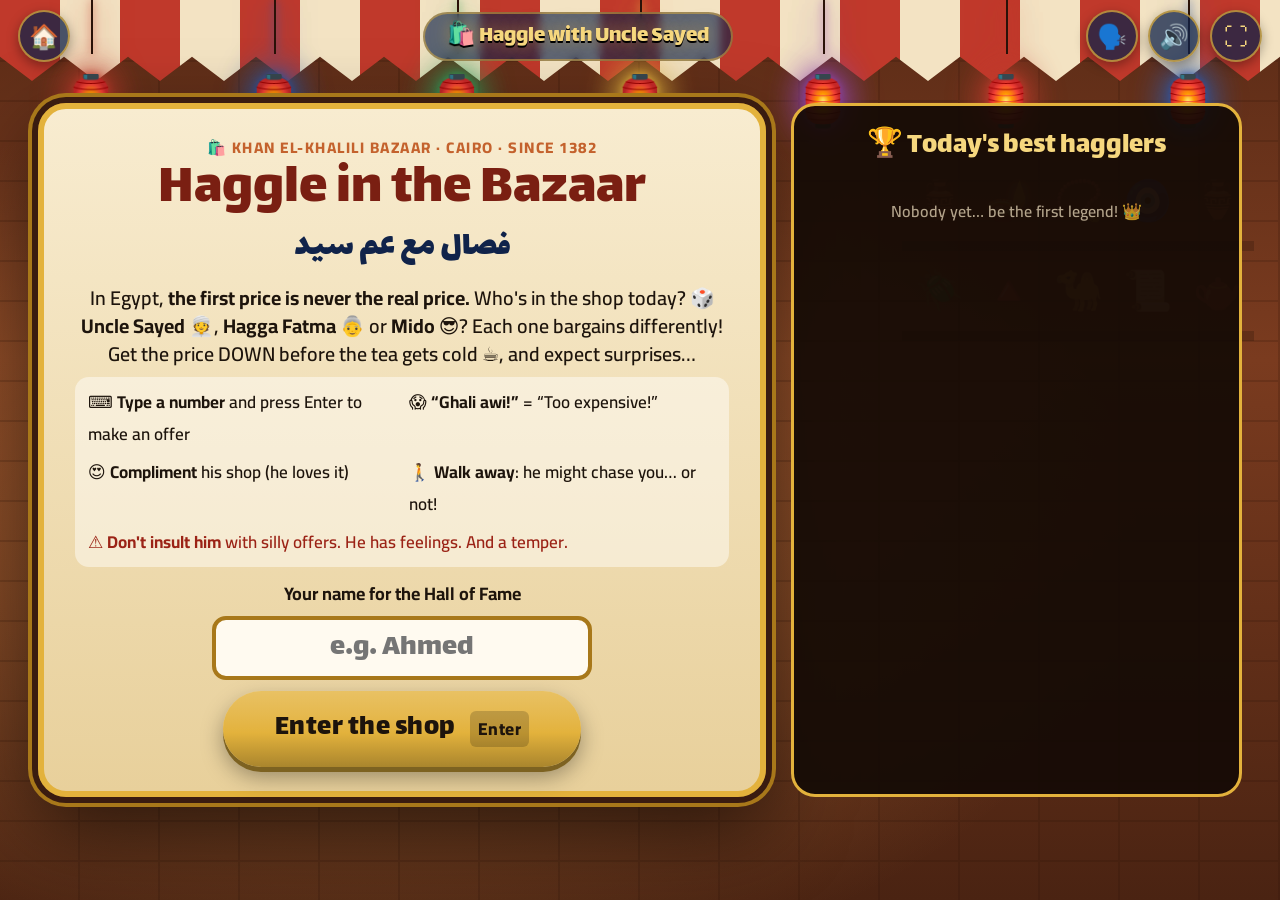
==== haggle.html @ 9da462ca "Egypt booth: dashboard and four interactive Egyptian games Weighing of the Heart, Haggle in the Baza" ====
<!doctype html>
<html lang="en">
<head>
<meta charset="utf-8">
<meta name="viewport" content="width=device-width, initial-scale=1, viewport-fit=cover">
<meta name="theme-color" content="#10234a">
<meta name="description" content="Egypt booth: 4 funny interactive Egyptian games. Weighing of the Heart, Haggle in the Bazaar, Mummy Wrap Race, Cross a Cairo Street.">
<title>Haggle with Uncle Sayed · فصال مع عم سيد</title>
<link rel="stylesheet" href="css/base.css?v=20261118c">
<link rel="stylesheet" href="css/haggle.css?v=20261118c">
<link rel="icon" href="data:image/svg+xml,<svg xmlns='http://www.w3.org/2000/svg' viewBox='0 0 100 100'><text y='.9em' font-size='90'>🔺</text></svg>">
</head>
<body>
<div class="bazaar" aria-hidden="true">
  <div class="awning"></div>
  <div class="lanterns">
    <span style="--c:#c0392b;--d:0s">🏮</span><span style="--c:#2b56a6;--d:-.6s">🏮</span><span style="--c:#2e9e5b;--d:-1.1s">🏮</span><span style="--c:#e3b23c;--d:-.3s">🏮</span><span style="--c:#8e44ad;--d:-1.6s">🏮</span><span style="--c:#c0392b;--d:-.9s">🏮</span><span style="--c:#2b56a6;--d:-1.3s">🏮</span>
  </div>
  <div class="shelf s1"><span>🏺</span><span>🪔</span><span>📿</span><span>🧿</span><span>🏺</span></div>
  <div class="shelf s2"><span>🪲</span><span>🔺</span><span>🐪</span><span>📜</span><span>🫖</span></div>
  <div class="incense"><i></i><i></i><i></i></div>
</div>

<!-- INTRO -->
<section class="screen active" id="intro">
  <div class="intro-wrap">
    <div class="intro-card">
      <div class="eyebrow">🛍️ Khan el-Khalili Bazaar · Cairo · since 1382</div>
      <h1>Haggle in the Bazaar</h1>
      <div class="ar big">فصال مع عم سيد</div>
      <p class="story">In Egypt, <b>the first price is never the real price.</b> Who's in the shop today? 🎲 <b>Uncle Sayed</b> 👳, <b>Hagga Fatma</b> 👵 or <b>Mido</b> 😎? Each one bargains differently! Get the price DOWN before the tea gets cold ☕, and expect surprises…</p>
      <div class="tips">
        <div><b>⌨️ Type a number</b> and press Enter to make an offer</div>
        <div><b>😱 “Ghali awi!”</b> = “Too expensive!”</div>
        <div><b>😍 Compliment</b> his shop (he loves it)</div>
        <div><b>🚶 Walk away</b>: he might chase you… or not!</div>
        <div class="warn"><b>⚠️ Don't insult him</b> with silly offers. He has feelings. And a temper.</div>
      </div>
      <label class="name-lbl">Your name for the Hall of Fame
        <input id="playerName" maxlength="14" placeholder="e.g. Ahmed" autocomplete="off" spellcheck="false">
      </label>
      <button class="btn big-btn" id="startBtn">Enter the shop <span class="key">Enter</span></button>
    </div>
    <div class="board">
      <h3>🏆 Today's best hagglers</h3>
      <ol id="boardList"></ol>
    </div>
  </div>
</section>

<!-- GAME -->
<section class="screen" id="game">
  <div class="shop">
    <div class="sayed-col">
      <div class="bubble" id="bubble"><div id="bubbleText">…</div></div>
      <svg id="sayed" class="sayed mood-happy" viewBox="0 0 320 380" aria-label="Uncle Sayed">
        <defs>
          <linearGradient id="galab" x1="0" y1="0" x2="0" y2="1"><stop offset="0" stop-color="#5f8fc7"/><stop offset="1" stop-color="#3a6aa6"/></linearGradient>
          <linearGradient id="fez" x1="0" y1="0" x2="1" y2="0"><stop offset="0" stop-color="#a51d1d"/><stop offset=".5" stop-color="#d63031"/><stop offset="1" stop-color="#8e1515"/></linearGradient>
        </defs>
        <g class="body">
          <path d="M60,380 L80,262 Q160,232 240,262 L260,380Z" fill="url(#galab)"/>
          <path d="M140,250 L160,300 L180,250" fill="none" stroke="#e3b23c" stroke-width="4"/>
          <g stroke="rgba(255,255,255,.25)" stroke-width="3"><line x1="100" y1="270" x2="88" y2="380"/><line x1="130" y1="262" x2="126" y2="380"/><line x1="190" y1="262" x2="194" y2="380"/><line x1="220" y1="270" x2="232" y2="380"/></g>
          <g class="arm" id="arm">
            <path d="M232,270 Q280,250 284,196" stroke="#5f8fc7" stroke-width="28" fill="none" stroke-linecap="round"/>
            <circle cx="284" cy="188" r="17" fill="#c68a5e"/>
            <path d="M276,176 l-2,-16 M284,174 l0,-18 M292,176 l2,-16" stroke="#c68a5e" stroke-width="7" stroke-linecap="round"/>
          </g>
        </g>
        <rect x="140" y="214" width="40" height="34" fill="#b97a50"/>
        <g class="head" id="head">
          <ellipse cx="88" cy="160" rx="13" ry="20" fill="#b97a50"/><ellipse cx="232" cy="160" rx="13" ry="20" fill="#b97a50"/>
          <ellipse cx="160" cy="150" rx="74" ry="82" fill="#c68a5e"/>
          <ellipse cx="116" cy="178" rx="16" ry="10" fill="#e07a6a" opacity=".45"/><ellipse cx="204" cy="178" rx="16" ry="10" fill="#e07a6a" opacity=".45"/>
          <g class="eyes">
            <ellipse cx="130" cy="140" rx="14" ry="13" fill="#fff"/><ellipse cx="190" cy="140" rx="14" ry="13" fill="#fff"/>
            <circle class="pupil" cx="132" cy="142" r="6.5" fill="#2a1a10"/><circle class="pupil" cx="192" cy="142" r="6.5" fill="#2a1a10"/>
            <circle cx="134" cy="139" r="2" fill="#fff"/><circle cx="194" cy="139" r="2" fill="#fff"/>
            <rect class="lid" x="114" y="124" width="32" height="0" fill="#c68a5e"/><rect class="lid" x="174" y="124" width="32" height="0" fill="#c68a5e"/>
          </g>
          <path id="browL" d="M112,118 Q130,108 148,118" stroke="#2a1a10" stroke-width="8" fill="none" stroke-linecap="round"/>
          <path id="browR" d="M172,118 Q190,108 208,118" stroke="#2a1a10" stroke-width="8" fill="none" stroke-linecap="round"/>
          <path d="M160,140 Q150,170 146,178 Q160,188 174,178 Q170,170 160,140Z" fill="#b06f45"/>
          <path id="mouth" d="M136,206 Q160,226 184,206" stroke="#5a1d12" stroke-width="6" fill="#7a2a1a" stroke-linecap="round"/>
          <path class="stache" d="M160,186 Q140,180 118,192 Q102,200 96,214 Q116,204 132,204 Q150,204 160,196 Q170,204 188,204 Q204,204 224,214 Q218,200 202,192 Q180,180 160,186Z" fill="#2a1a10"/>
          <g class="tears" opacity="0"><path d="M118,154 q-6,14 0,20 q6,-6 0,-20z" fill="#7fd3ff"/><path d="M202,154 q-6,14 0,20 q6,-6 0,-20z" fill="#7fd3ff"/></g>
          <g class="fez">
            <path d="M98,98 Q160,72 222,98 L206,34 Q160,20 114,34Z" fill="url(#fez)"/>
            <ellipse cx="160" cy="32" rx="46" ry="9" fill="#8e1515"/>
            <g class="tassel"><line x1="160" y1="30" x2="196" y2="40" stroke="#111" stroke-width="3"/><path d="M194,38 l12,34 l-14,0z" fill="#111"/></g>
          </g>
          <g class="look-fatma">
            <path fill-rule="evenodd" d="M66,168 Q62,36 160,32 Q258,36 254,168 Q250,270 160,276 Q70,270 66,168Z M160,76 C116,76 98,112 98,150 C98,198 126,228 160,228 C194,228 222,198 222,150 C222,112 204,76 160,76Z" fill="#6a2c91"/>
            <path d="M100,100 Q160,60 220,100" stroke="#e3b23c" stroke-width="4" fill="none" opacity=".8"/>
            <g fill="none" stroke="#3a2a1a" stroke-width="4"><circle cx="130" cy="140" r="19"/><circle cx="190" cy="140" r="19"/><path d="M149,140 L171,140"/></g>
            <path d="M138,206 Q160,214 182,206" stroke="#a0522d" stroke-width="3" fill="none" opacity=".5"/>
          </g>
          <g class="look-mido">
            <path d="M92,104 Q96,40 160,36 Q224,40 228,104 Z" fill="#111"/>
            <path d="M200,98 Q262,96 268,112 L206,112Z" fill="#111"/>
            <text x="160" y="84" text-anchor="middle" font-family="Lalezar, Impact" font-size="24" fill="#e3b23c">EG</text>
            <g class="shades"><rect x="110" y="128" width="40" height="22" rx="8" fill="#111"/><rect x="170" y="128" width="40" height="22" rx="8" fill="#111"/><path d="M150,136 L170,136" stroke="#111" stroke-width="5"/><path d="M116,132 l10,0" stroke="#fff" stroke-width="3" opacity=".5"/></g>
            <path d="M126,214 Q160,244 194,214 Q186,232 160,236 Q134,232 126,214Z" fill="#2a1a10"/>
            <path d="M148,190 Q160,186 172,190" stroke="#2a1a10" stroke-width="5" fill="none" stroke-linecap="round"/>
          </g>
          <g class="steam" opacity="0"><path d="M90,90 q-10,-20 6,-34 q-10,20 4,34z" fill="#fff"/><path d="M230,90 q10,-20 -6,-34 q10,20 -4,34z" fill="#fff"/></g>
        </g>
      </svg>
      <div class="counter"><span id="shopSign">عم سيد · UNCLE SAYED · SOUVENIRS</span></div>
    </div>

    <div class="deal-col">
      <div class="hud">
        <div class="tea" title="Time left">
          <div class="glass"><div class="liquid" id="teaLiquid"></div><div class="mint">🌿</div></div>
          <div class="tea-txt"><b id="timeLeft">90</b><span>sec of tea</span></div>
        </div>
        <div class="mood"><div class="mood-face" id="moodFace">😊</div><div class="mood-bar"><i id="patBar"></i></div><span id="patLbl">Sayed's patience</span></div>
      </div>

      <div class="item-card">
        <div class="item-emoji" id="itemEmoji">🔺</div>
        <div class="item-info">
          <div class="item-name" id="itemName">…</div>
          <div class="price-row">
            <div class="price-tag"><span class="lbl" id="wantLbl">Sayed wants</span><b id="askPrice">0</b><span class="cur">EGP</span></div>
            <div class="saved"><span class="lbl">Discount so far</span><b id="savedPct">0%</b></div>
          </div>
          <div class="history" id="history"></div>
        </div>
      </div>

      <form class="offer" id="offerForm" autocomplete="off">
        <div class="offer-box">
          <span class="lbl">Your offer</span>
          <input id="offerIn" inputmode="numeric" maxlength="6" placeholder="type a number…" aria-label="Your offer in pounds">
          <span class="cur">EGP</span>
        </div>
        <button class="btn green" type="submit">💰 Offer! <span class="key">Enter</span></button>
      </form>

      <div class="tactics">
        <button class="btn red small" data-t="ghali">😱 Ghali awi! <span class="key">G</span></button>
        <button class="btn blue small" data-t="compliment">😍 Compliment <span class="key">C</span></button>
        <button class="btn ghost small" data-t="walk">🚶 Walk away <span class="key">W</span></button>
        <button class="btn small" data-t="deal">🤝 Deal at his price <span class="key">D</span></button>
      </div>
    </div>
  </div>

  <div class="hevent" id="hevent" hidden></div>
  <div class="blackout" id="blackout" hidden><div>⚡ POWER CUT ⚡<small>(happens every day, don't worry)</small></div></div>
  <div class="final" id="final" hidden>
    <div class="final-card">
      <div class="final-title">☕ The tea is finished!</div>
      <div class="final-text" id="finalText">Last price: 0 EGP. Yes or no?</div>
      <div class="final-btns">
        <button class="btn green" id="finalYes">🤝 DEAL <span class="key">Enter</span></button>
        <button class="btn red" id="finalNo">🚶 No way <span class="key">N</span></button>
      </div>
    </div>
  </div>
</section>

<script src="js/common.js?v=20261118c"></script>
<script src="js/haggle.js?v=20261118c"></script>
</body>
</html>
---- css/base.css ----
/* ===== Egypt Booth — shared styles ===== */
@font-face { font-family: "Lalezar"; src: url("../vendor/fonts/lalezar-latin.woff2") format("woff2"); font-display: swap; unicode-range: U+0000-00FF, U+0131, U+0152-0153, U+02BB-02BC, U+02C6, U+02DA, U+02DC, U+2000-206F, U+2074, U+20AC, U+2122, U+2191, U+2193, U+2212, U+2215, U+FEFF, U+FFFD; }
@font-face { font-family: "Lalezar"; src: url("../vendor/fonts/lalezar-arabic.woff2") format("woff2"); font-display: swap; unicode-range: U+0600-06FF, U+0750-077F, U+0870-088E, U+0890-0891, U+0897-08E1, U+08E3-08FF, U+200C-200E, U+2010-2011, U+204F, U+2E41, U+FB50-FDFF, U+FE70-FE74, U+FE76-FEFC; }
@font-face { font-family: "Cairo"; src: url("../vendor/fonts/cairo-latin.woff2") format("woff2"); font-weight: 200 1000; font-display: swap; unicode-range: U+0000-00FF, U+0131, U+0152-0153, U+02BB-02BC, U+02C6, U+02DA, U+02DC, U+2000-206F, U+2074, U+20AC, U+2122, U+2191, U+2193, U+2212, U+2215, U+FEFF, U+FFFD; }
@font-face { font-family: "Cairo"; src: url("../vendor/fonts/cairo-arabic.woff2") format("woff2"); font-weight: 200 1000; font-display: swap; unicode-range: U+0600-06FF, U+0750-077F, U+0870-088E, U+0890-0891, U+0897-08E1, U+08E3-08FF, U+200C-200E, U+2010-2011, U+204F, U+2E41, U+FB50-FDFF, U+FE70-FE74, U+FE76-FEFC; }
@font-face { font-family: "Hiero"; src: url("../vendor/fonts/noto-hieroglyphs.woff2") format("woff2"); font-display: swap; }

:root {
  --lapis: #10234a;
  --lapis-2: #1b3b78;
  --lapis-3: #2b56a6;
  --gold: #e3b23c;
  --gold-2: #f6d77e;
  --gold-3: #a8781a;
  --sand: #f3e3c3;
  --papyrus: #ead8ab;
  --papyrus-2: #d9c08a;
  --terracotta: #c4622d;
  --nile: #22a6b3;
  --ink: #1d140c;
  --red: #c0392b;
  --green: #2e9e5b;
  --display: "Lalezar", "Impact", "Arial Black", system-ui, sans-serif;
  --body: "Cairo", "Segoe UI", system-ui, sans-serif;
  --hiero: "Hiero", "Segoe UI Historic", "Noto Sans Egyptian Hieroglyphs", serif;
  --radius: 18px;
  --shadow: 0 10px 30px rgba(0,0,0,.35);
}

* { box-sizing: border-box; }
[hidden] { display: none !important; }
html, body { height: 100%; }
body {
  margin: 0;
  font-family: var(--body);
  color: var(--sand);
  background: var(--lapis);
  overflow: hidden;
  user-select: none;
  -webkit-user-select: none;
}
input, textarea { user-select: text; -webkit-user-select: text; }
button { font-family: inherit; cursor: pointer; }
.ar { font-family: var(--display); direction: rtl; }

/* ---------- buttons ---------- */
.btn {
  --c: var(--gold);
  --t: var(--ink);
  display: inline-flex; align-items: center; justify-content: center; gap: .5em;
  border: 0; border-radius: 999px;
  padding: .7em 1.5em;
  font-family: var(--display); font-size: clamp(18px, 1.6vw, 28px); letter-spacing: .5px;
  color: var(--t);
  background: linear-gradient(180deg, color-mix(in srgb, var(--c) 80%, #fff) 0%, var(--c) 55%, color-mix(in srgb, var(--c) 75%, #000) 100%);
  box-shadow: 0 5px 0 color-mix(in srgb, var(--c) 55%, #000), 0 10px 22px rgba(0,0,0,.35);
  transition: transform .12s, box-shadow .12s, filter .12s;
}
.btn:hover { filter: brightness(1.08); transform: translateY(-2px); }
.btn:active { transform: translateY(4px); box-shadow: 0 1px 0 color-mix(in srgb, var(--c) 55%, #000), 0 4px 10px rgba(0,0,0,.3); }
.btn:focus-visible { outline: 4px solid #fff; outline-offset: 3px; }
.btn.blue { --c: var(--lapis-3); --t: #fff; }
.btn.red { --c: #d9483b; --t: #fff; }
.btn.green { --c: #34b36a; --t: #fff; }
.btn.ghost { --c: rgba(255,255,255,.14); --t: #fff; box-shadow: none; background: rgba(255,255,255,.12); border: 2px solid rgba(255,255,255,.35); }
.btn.small { font-size: clamp(14px, 1.1vw, 18px); padding: .5em 1.1em; }
.btn .key { font-family: var(--body); font-weight: 800; font-size: .6em; background: rgba(0,0,0,.18); border-radius: 6px; padding: .1em .45em; }
.btn[disabled] { opacity: .45; pointer-events: none; }

/* ---------- top bar for games ---------- */
.gamebar {
  position: fixed; top: 0; left: 0; right: 0; z-index: 50;
  display: flex; align-items: center; justify-content: space-between; gap: 12px;
  padding: 10px 18px;
  pointer-events: none;
}
.gamebar > * { pointer-events: auto; }
.gamebar .title {
  font-family: var(--display); font-size: clamp(18px, 1.8vw, 30px); color: var(--gold-2);
  text-shadow: 0 2px 0 #000, 0 0 18px rgba(227,178,60,.5);
  background: rgba(16,35,74,.65); padding: 4px 22px; border-radius: 999px; border: 2px solid rgba(227,178,60,.5);
  backdrop-filter: blur(4px);
}
.iconbtn {
  width: 52px; height: 52px; border-radius: 50%;
  border: 2px solid rgba(227,178,60,.7); background: rgba(16,35,74,.75);
  color: var(--gold-2); font-size: 24px; display: grid; place-items: center;
  box-shadow: 0 4px 12px rgba(0,0,0,.35); transition: transform .15s;
}
.iconbtn:hover { transform: scale(1.08); }
.iconbtn:focus-visible { outline: 3px solid #fff; }
.bar-right { display: flex; gap: 10px; }

/* ---------- screens ---------- */
.screen { position: fixed; inset: 0; display: none; }
.screen.active { display: block; }

/* ---------- egyptian frieze ---------- */
.frieze {
  height: 14px;
  background:
    repeating-linear-gradient(90deg, var(--gold) 0 14px, var(--lapis-2) 14px 20px, var(--terracotta) 20px 34px, var(--lapis-2) 34px 40px, var(--nile) 40px 54px, var(--lapis-2) 54px 60px);
}

/* ---------- cartouche ---------- */
.cartouche {
  display: inline-flex; align-items: center; gap: .08em;
  font-family: var(--hiero); font-size: 46px; line-height: 1.1; color: var(--ink);
  padding: .12em .45em .12em .35em;
  background: linear-gradient(180deg, #fbefcf, #e9cf92);
  border: 4px solid var(--gold-3); border-radius: 999px;
  position: relative; box-shadow: inset 0 0 0 3px #fff6, 0 6px 18px rgba(0,0,0,.3);
  min-height: 1.5em; min-width: 2.2em;
}
.cartouche::after { content: ""; position: absolute; right: -14px; top: 12%; bottom: 12%; width: 7px; background: var(--gold-3); border-radius: 4px; }

/* ---------- closure overlay ---------- */
.closure {
  position: fixed; inset: 0; z-index: 200;
  display: grid; place-items: center;
  background: radial-gradient(ellipse at 50% 40%, rgba(27,59,120,.92), rgba(5,12,28,.97));
  animation: fadeIn .4s ease;
  overflow: hidden;
}
.closure::before {
  content: ""; position: absolute; inset: -50%;
  background: repeating-conic-gradient(from 0deg, rgba(227,178,60,.10) 0 10deg, transparent 10deg 20deg);
  animation: spin 40s linear infinite;
}
.closure.mood-lose::before { background: repeating-conic-gradient(from 0deg, rgba(196,98,45,.10) 0 10deg, transparent 10deg 20deg); }
.closure-card {
  position: relative; z-index: 2;
  width: min(1040px, 94vw); max-height: 96vh; overflow-y: auto; overflow-x: hidden;
  text-align: center;
  padding: clamp(12px, 2.2vh, 34px) clamp(18px, 3vw, 50px);
  background: linear-gradient(180deg, #f8ecd0, #e8d09b);
  color: var(--ink);
  border-radius: 28px;
  border: 6px solid var(--gold);
  box-shadow: 0 0 0 6px var(--lapis), 0 0 0 10px var(--gold-3), 0 30px 80px rgba(0,0,0,.6);
  animation: popIn .6s cubic-bezier(.2,1.6,.4,1);
}
.closure-emoji { font-size: clamp(44px, 7.5vh, 90px); line-height: 1; animation: bounce 1.2s ease-in-out infinite; }
.closure-ar { font-family: var(--display); font-size: clamp(34px, 6vh, 76px); margin: 2px 0 0; color: var(--lapis); line-height: 1.2; direction: rtl; }
.closure-title { font-family: var(--display); font-size: clamp(26px, 4.4vh, 54px); margin: 0; color: var(--terracotta); line-height: 1.1; }
.closure-trans { font-size: clamp(15px, 2vh, 20px); font-style: italic; opacity: .75; margin: 2px 0 6px; }
.closure-sub { font-size: clamp(17px, 2.5vh, 26px); font-weight: 700; margin: 4px auto 8px; max-width: 800px; line-height: 1.35; }
.closure-stats { display: flex; flex-wrap: wrap; gap: 12px; justify-content: center; margin: 6px 0; }
.stat {
  background: var(--lapis); color: var(--gold-2); border-radius: 14px; padding: 8px 18px; min-width: 130px;
  box-shadow: inset 0 0 0 2px var(--gold-3);
}
.stat b { display: block; font-family: var(--display); font-size: clamp(24px, 3.6vh, 38px); color: #fff; line-height: 1.1; }
.stat span { font-size: 14px; font-weight: 700; letter-spacing: .5px; text-transform: uppercase; }
.closure-extra { margin: 8px 0; max-width: 100%; }
.closure-signoff { font-size: clamp(16px, 2.2vh, 22px); font-weight: 800; color: var(--lapis-2); margin: 6px 0 2px; }
.closure-gloss { font-size: 14px; opacity: .8; margin-bottom: 10px; }
.closure-gloss b { color: var(--terracotta); }
.closure-actions { display: flex; gap: 16px; justify-content: center; flex-wrap: wrap; }
.closure-auto { font-size: 13px; opacity: .6; margin-top: 6px; }
.camel-walk {
  position: absolute; bottom: 3vh; left: -160px; z-index: 1; font-size: 90px;
  animation: camelWalk 14s linear infinite;
  transform: scaleX(-1);
}
.camel-walk span { display: inline-block; animation: camelBob .6s ease-in-out infinite; }

/* ---------- toast ---------- */
.toast {
  position: fixed; left: 50%; top: 90px; transform: translateX(-50%);
  z-index: 300; background: var(--lapis); color: var(--gold-2); border: 2px solid var(--gold);
  padding: 10px 22px; border-radius: 999px; font-weight: 800; font-size: 18px;
  box-shadow: var(--shadow); animation: toastIn .3s ease;
}

/* ---------- confetti canvas ---------- */
#confetti { position: fixed; inset: 0; pointer-events: none; z-index: 250; }

/* ---------- keyframes ---------- */
@keyframes fadeIn { from { opacity: 0; } to { opacity: 1; } }
@keyframes popIn { 0% { transform: scale(.4) rotate(-4deg); opacity: 0; } 100% { transform: scale(1) rotate(0); opacity: 1; } }
@keyframes spin { to { transform: rotate(360deg); } }
@keyframes bounce { 0%,100% { transform: translateY(0); } 50% { transform: translateY(-12px); } }
@keyframes camelWalk { from { left: -160px; } to { left: 110vw; } }
@keyframes camelBob { 0%,100% { transform: translateY(0) rotate(-2deg); } 50% { transform: translateY(-8px) rotate(2deg); } }
@keyframes toastIn { from { opacity: 0; transform: translate(-50%, -20px); } to { opacity: 1; transform: translate(-50%, 0); } }
@keyframes shake { 0%,100% { transform: translate(0,0); } 20% { transform: translate(-12px, 6px); } 40% { transform: translate(10px,-8px); } 60% { transform: translate(-8px, 4px); } 80% { transform: translate(6px,-4px); } }
@keyframes pulse { 0%,100% { transform: scale(1); } 50% { transform: scale(1.06); } }
@keyframes floatUp { from { opacity: 1; transform: translateY(0); } to { opacity: 0; transform: translateY(-80px); } }

@media (prefers-reduced-motion: reduce) {
  .closure::before, .camel-walk { animation: none; }
}

/* ===== PHONE ===== */
html { -webkit-text-size-adjust: 100%; }
button, a { touch-action: manipulation; -webkit-tap-highlight-color: transparent; }
@media (max-width: 760px), (max-height: 520px) {
  .gamebar { padding: 6px 8px; padding-top: max(6px, env(safe-area-inset-top)); }
  .iconbtn { width: 40px; height: 40px; font-size: 19px; }
  .bar-right { gap: 6px; }
  .gamebar .title { font-size: 14px; padding: 3px 12px; max-width: calc(100vw - 200px); overflow: hidden; text-overflow: ellipsis; white-space: nowrap; }
  .btn { font-size: 17px; padding: .65em 1.1em; }
  .btn .key { display: none; }
  .closure { place-items: start center; overflow-y: auto; padding: 10px 0; }
  .closure-card { width: 96vw; max-height: none; padding: 14px 12px; border-width: 4px; box-shadow: 0 0 0 4px var(--lapis), 0 20px 50px rgba(0,0,0,.6); }
  .closure-emoji { font-size: 44px; }
  .closure-ar { font-size: 32px; }
  .closure-title { font-size: 26px; }
  .closure-sub { font-size: 16px; }
  .stat { min-width: 0; flex: 1 1 28%; padding: 6px 8px; }
  .stat b { font-size: 22px; }
  .stat span { font-size: 10px; }
  .closure-signoff { font-size: 14px; }
  .closure-actions .btn { flex: 1 1 40%; }
  .camel-walk { font-size: 50px; }
  .cartouche { font-size: 34px; }
}
---- css/haggle.css ----
/* ===== Haggle with Uncle Sayed ===== */
body { background: #3a1c10; }
.bazaar { position: fixed; inset: 0; overflow: hidden;
  background:
    radial-gradient(ellipse at 30% 60%, rgba(255,180,90,.35), transparent 60%),
    linear-gradient(180deg, #5c2c17 0%, #7a3b1f 40%, #4a2312 100%); }
.bazaar::before { content: ""; position: absolute; inset: 0; opacity: .18;
  background-image: repeating-linear-gradient(0deg, transparent 0 38px, #2a1208 38px 40px), repeating-linear-gradient(90deg, transparent 0 78px, #2a1208 78px 80px); }
.awning { position: absolute; top: 0; left: 0; right: 0; height: 9vh; background: repeating-linear-gradient(90deg, #c0392b 0 60px, #f3e3c3 60px 120px); clip-path: polygon(0 0, 100% 0, 100% 70%, 97.5% 100%, 95% 70%, 92.5% 100%, 90% 70%, 87.5% 100%, 85% 70%, 82.5% 100%, 80% 70%, 77.5% 100%, 75% 70%, 72.5% 100%, 70% 70%, 67.5% 100%, 65% 70%, 62.5% 100%, 60% 70%, 57.5% 100%, 55% 70%, 52.5% 100%, 50% 70%, 47.5% 100%, 45% 70%, 42.5% 100%, 40% 70%, 37.5% 100%, 35% 70%, 32.5% 100%, 30% 70%, 27.5% 100%, 25% 70%, 22.5% 100%, 20% 70%, 17.5% 100%, 15% 70%, 12.5% 100%, 10% 70%, 7.5% 100%, 5% 70%, 2.5% 100%, 0 70%); filter: drop-shadow(0 6px 6px rgba(0,0,0,.4)); }
.lanterns { position: absolute; top: 6vh; left: 0; right: 0; display: flex; justify-content: space-around; }
.lanterns span { font-size: 5.5vh; display: inline-block; transform-origin: top center; animation: swing 3s ease-in-out infinite; animation-delay: var(--d); filter: drop-shadow(0 0 18px var(--c)) drop-shadow(0 0 4px var(--c)); }
.lanterns span::before { content: ""; position: absolute; left: 50%; top: -6vh; height: 6vh; width: 2px; background: #2a1208; }
.shelf { position: absolute; right: 2vw; display: flex; gap: 1.6vw; padding: 0 1vw .4vh; font-size: 4.4vh; border-bottom: 10px solid #3a1c0c; opacity: .35; }
.shelf.s1 { top: 18vh; } .shelf.s2 { top: 28vh; }
.incense { position: absolute; left: 3vw; bottom: 30vh; }
.incense i { position: absolute; width: 18px; height: 60px; border-radius: 50%; background: rgba(255,255,255,.15); filter: blur(6px); animation: smoke 4s ease-out infinite; }
.incense i:nth-child(2) { animation-delay: -1.3s; } .incense i:nth-child(3) { animation-delay: -2.6s; }

/* intro */
#intro.active { display: grid; place-items: center; }
.intro-wrap { position: relative; z-index: 2; display: flex; gap: 2vw; align-items: stretch; width: min(1240px, 94vw); }
.intro-card { flex: 1.6; text-align: center; padding: 2.6vh 2.4vw; border-radius: 28px; background: linear-gradient(180deg, #f8ecd0, #e8d09b); color: var(--ink); border: 6px solid var(--gold); box-shadow: 0 0 0 6px #3a1c10, 0 0 0 10px var(--gold-3), 0 30px 80px rgba(0,0,0,.6); animation: popIn .6s cubic-bezier(.2,1.5,.4,1); }
.eyebrow { font-weight: 800; letter-spacing: 1.5px; text-transform: uppercase; color: var(--terracotta); font-size: clamp(12px, 1.7vh, 17px); }
.intro-card h1 { font-family: var(--display); font-weight: 400; font-size: clamp(36px, 6.4vh, 70px); margin: 0; color: #7a1f12; line-height: 1; }
.ar.big { font-size: clamp(26px, 4vh, 42px); color: var(--lapis); }
.story { font-size: clamp(15px, 2.2vh, 21px); line-height: 1.4; font-weight: 600; margin: 1vh auto; }
.tips { display: grid; grid-template-columns: 1fr 1fr; gap: 6px 14px; text-align: left; font-size: clamp(13px, 1.9vh, 18px); font-weight: 600; background: rgba(255,255,255,.45); border-radius: 14px; padding: 1vh 1vw; }
.tips .warn { grid-column: 1 / -1; color: #9b2316; }
.name-lbl { display: block; font-weight: 700; font-size: clamp(14px, 2vh, 18px); margin-top: 1.2vh; }
#playerName { display: block; margin: .6vh auto 1.2vh; width: min(380px, 80%); font-family: var(--display); font-size: clamp(22px, 3.4vh, 32px); text-align: center; padding: 4px 14px; border: 4px solid var(--gold-3); border-radius: 14px; background: #fffaf0; color: var(--lapis); outline: none; }
.big-btn { font-size: clamp(22px, 3.2vh, 34px); padding: .55em 1.8em; }
.board { flex: 1; background: rgba(20,10,5,.92); border: 3px solid var(--gold); border-radius: 24px; padding: 2vh 1.4vw; color: var(--sand); animation: popIn .7s .1s cubic-bezier(.2,1.5,.4,1) both; }
.board h3 { font-family: var(--display); font-weight: 400; color: var(--gold-2); font-size: clamp(22px, 3.2vh, 32px); margin: 0 0 1vh; text-align: center; }
.board ol { margin: 0; padding: 0; list-style: none; counter-reset: r; }
.board li { counter-increment: r; display: flex; align-items: center; gap: 10px; padding: 1vh .6vw; border-bottom: 1px dashed rgba(227,178,60,.35); font-weight: 700; font-size: clamp(14px, 2vh, 19px); }
.board li::before { content: counter(r); width: 30px; height: 30px; flex: none; border-radius: 50%; display: grid; place-items: center; background: var(--gold); color: var(--ink); font-family: var(--display); }
.board li:nth-child(1)::before { content: "👑"; background: none; font-size: 24px; }
.board li .who { flex: 1; overflow: hidden; text-overflow: ellipsis; white-space: nowrap; }
.board li .pct { font-family: var(--display); color: #7dffb0; font-size: 1.2em; }
.board li .what { display: block; font-size: .75em; opacity: .7; font-weight: 600; }
.board .empty { opacity: .7; text-align: center; font-weight: 600; padding: 2vh 0; }

/* game */
#game.active { display: block; }
.shop { position: absolute; inset: 70px 2vw 1.5vh 2vw; display: grid; grid-template-columns: 0.9fr 1.1fr; gap: 2vw; z-index: 2; }
.sayed-col { position: relative; display: flex; flex-direction: column; justify-content: flex-end; align-items: center; }
.sayed { width: min(100%, 52vh); height: auto; overflow: visible; margin-bottom: -2vh; filter: drop-shadow(0 12px 20px rgba(0,0,0,.5)); }
.counter { position: relative; width: 100%; height: 10vh; background: linear-gradient(180deg, #8a5a2b, #5c3a1a); border-radius: 12px 12px 0 0; border-top: 6px solid #b07a3c; display: grid; place-items: center; box-shadow: 0 -6px 20px rgba(0,0,0,.4); }
.counter span { font-family: var(--display); color: var(--gold-2); font-size: clamp(14px, 2.2vh, 22px); letter-spacing: 1px; text-shadow: 0 2px 0 #000; }
.bubble { position: absolute; top: 0; left: 0; right: 0; background: #fffdf5; color: var(--ink); border-radius: 26px; padding: 1.6vh 1.4vw; font-size: clamp(17px, 2.6vh, 26px); font-weight: 800; line-height: 1.3; min-height: 12vh; box-shadow: 0 10px 30px rgba(0,0,0,.45); border: 4px solid var(--gold); z-index: 3; }
.bubble::after { content: ""; position: absolute; left: 50%; bottom: -26px; border: 14px solid transparent; border-top: 16px solid var(--gold); }
.bubble.pop { animation: bubblePop .35s cubic-bezier(.2,1.6,.4,1); }
.bubble b { color: #b8322a; }

/* sayed moods */
.sayed .head { transform-origin: 160px 230px; animation: headBob 2.4s ease-in-out infinite; }
.sayed .tassel { transform-origin: 160px 30px; animation: tassel 1.6s ease-in-out infinite; }
.sayed .arm { transform-origin: 232px 270px; transition: transform .3s; }
.sayed.talking .arm { animation: gesture .5s ease-in-out infinite alternate; }
.sayed .pupil { transition: transform .3s; }
.sayed #mouth, .sayed #browL, .sayed #browR { transition: d .25s; }
.sayed .tears, .sayed .steam { transition: opacity .3s; }
.sayed.mood-cry .tears { opacity: 1; animation: tearDrop 1s linear infinite; }
.sayed.mood-angry .steam { opacity: .9; animation: steam .5s ease-in-out infinite alternate; }
.sayed.mood-angry .head { animation: angryShake .15s linear infinite; }
.sayed.mood-shocked .head { animation: none; transform: scale(1.05); }
.sayed.mood-laugh .head { animation: laugh .2s ease-in-out infinite; }
.sayed #mouth { transform-box: fill-box; transform-origin: center top; }
.sayed.talking #mouth { animation: talk .16s ease-in-out infinite alternate; }
@keyframes talk { to { transform: scaleY(1.7) scaleX(.9); } }
.sayed .lid { transition: height .15s; }
.sayed.blink .lid { height: 30px; }

/* HUD */
.deal-col { display: flex; flex-direction: column; gap: 1.4vh; min-height: 0; }
.hud { display: grid; grid-template-columns: 1fr 1.4fr; gap: 1vw; }
.tea, .mood { background: rgba(20,10,5,.72); border: 2px solid rgba(227,178,60,.6); border-radius: 18px; padding: 1vh 1vw; display: flex; align-items: center; gap: 12px; }
.glass { position: relative; width: 44px; height: 62px; border: 3px solid rgba(255,255,255,.8); border-top: 0; border-radius: 4px 4px 12px 12px; overflow: hidden; background: rgba(255,255,255,.08); clip-path: polygon(0 0, 100% 0, 88% 100%, 12% 100%); }
.liquid { position: absolute; left: 0; right: 0; bottom: 0; height: 100%; background: linear-gradient(180deg, #c0632a, #7a2e10); transition: height 1s linear; }
.mint { position: absolute; top: -4px; left: 6px; font-size: 20px; }
.tea-txt b { display: block; font-family: var(--display); font-size: clamp(28px, 4.4vh, 44px); line-height: 1; color: #fff; }
.tea-txt span { font-size: 13px; font-weight: 800; color: var(--gold-2); text-transform: uppercase; }
.tea.urgent b { color: #ff6b5b; animation: pulse .5s infinite; }
.mood { flex-wrap: wrap; }
.mood-face { font-size: clamp(30px, 4.4vh, 44px); }
.mood-bar { flex: 1; height: 16px; background: rgba(255,255,255,.15); border-radius: 999px; overflow: hidden; min-width: 80px; }
.mood-bar i { display: block; height: 100%; width: 100%; background: linear-gradient(90deg, #e74c3c, #f1c40f 50%, #2ecc71); background-size: 300% 100%; border-radius: 999px; transition: width .5s, background-position .5s; }
.mood span { width: 100%; font-size: 13px; font-weight: 800; color: var(--gold-2); text-transform: uppercase; margin-top: -4px; }

.item-card { flex: 1; min-height: 0; display: flex; align-items: center; gap: 1.6vw; background: linear-gradient(180deg, #f8ecd0, #e8d09b); color: var(--ink); border: 5px solid var(--gold); border-radius: 22px; padding: 1.4vh 1.4vw; box-shadow: 0 14px 30px rgba(0,0,0,.45); }
.item-emoji { font-size: clamp(80px, 19vh, 200px); line-height: 1; filter: drop-shadow(0 10px 8px rgba(0,0,0,.35)); animation: itemFloat 3s ease-in-out infinite; background: radial-gradient(circle at 50% 70%, #c0392b 0 45%, transparent 46%); padding: 0 .1em; }
.item-info { flex: 1; min-width: 0; }
.item-name { font-family: var(--display); font-size: clamp(20px, 3.2vh, 34px); color: var(--lapis); line-height: 1.1; }
.price-row { display: flex; gap: 1vw; margin: 1vh 0; flex-wrap: wrap; }
.price-tag, .saved { background: #fffaf0; border: 3px dashed var(--gold-3); border-radius: 14px; padding: .4vh 1vw; }
.price-tag .lbl, .saved .lbl { display: block; font-size: 12px; font-weight: 900; text-transform: uppercase; color: var(--terracotta); letter-spacing: 1px; }
.price-tag b { font-family: var(--display); font-size: clamp(36px, 6vh, 64px); color: #b8322a; line-height: 1; }
.price-tag b.drop { animation: priceDrop .6s cubic-bezier(.2,1.6,.4,1); }
.price-tag .cur { font-weight: 900; margin-left: 4px; }
.saved b { font-family: var(--display); font-size: clamp(30px, 5vh, 52px); color: var(--green); line-height: 1; }
.history { display: flex; flex-wrap: wrap; gap: 6px; font-size: clamp(13px, 1.8vh, 17px); font-weight: 700; }
.history span { background: rgba(0,0,0,.08); padding: 2px 10px; border-radius: 999px; }
.history s { color: #b8322a; opacity: .75; }
.history .you { background: #d4f5df; color: #1d6b3d; }

.offer { display: flex; gap: 1vw; align-items: stretch; }
.offer-box { flex: 1; display: flex; align-items: center; gap: 10px; background: #fffaf0; border: 5px solid var(--gold); border-radius: 18px; padding: 0 1vw; color: var(--ink); }
.offer-box .lbl { font-weight: 900; font-size: 13px; text-transform: uppercase; color: var(--terracotta); line-height: 1.1; width: 60px; }
#offerIn { flex: 1; min-width: 0; border: 0; outline: none; background: transparent; font-family: var(--display); font-size: clamp(32px, 5.4vh, 56px); color: var(--lapis); text-align: center; padding: .4vh 0; }
#offerIn::placeholder { font-size: .5em; color: #b3a17a; }
.offer-box .cur { font-weight: 900; }
.offer-box.shake { animation: shake .4s; }
.offer .btn { font-size: clamp(20px, 3vh, 30px); }
.tactics { display: grid; grid-template-columns: repeat(4, 1fr); gap: .8vw; }
.tactics .btn { padding: .7em .4em; font-size: clamp(13px, 1.9vh, 19px); white-space: nowrap; }
.tactics .btn.used { opacity: .6; }

.final { position: fixed; inset: 0; z-index: 60; display: grid; place-items: center; background: rgba(0,0,0,.6); animation: fadeIn .3s; }
.final-card { background: linear-gradient(180deg, #f8ecd0, #e8d09b); color: var(--ink); border: 6px solid var(--gold); border-radius: 26px; padding: 3vh 3vw; text-align: center; animation: popIn .5s cubic-bezier(.2,1.6,.4,1); }
.final-title { font-family: var(--display); font-size: clamp(34px, 5.6vh, 60px); color: #7a1f12; }
.final-text { font-size: clamp(20px, 3vh, 30px); font-weight: 800; margin: 1vh 0 2vh; }
.final-btns { display: flex; gap: 1.4vw; justify-content: center; }

.receipt { display: inline-block; background: #fffdf5; border: 2px dashed #a8781a; border-radius: 12px; padding: 10px 24px; font-family: "Courier New", monospace; font-weight: 700; text-align: left; font-size: 16px; line-height: 1.5; color: #333; max-width: 100%; }
.receipt .t { font-family: var(--display); text-align: center; font-size: 20px; color: var(--lapis); }
.receipt .rank { text-align: center; color: var(--terracotta); }

/* shopkeeper looks */
.sayed .look-fatma, .sayed .look-mido { display: none; }
.sayed[data-look="fatma"] .look-fatma, .sayed[data-look="mido"] .look-mido { display: inline; }
.sayed[data-look="fatma"] .fez, .sayed[data-look="fatma"] .stache, .sayed[data-look="mido"] .fez, .sayed[data-look="mido"] .stache { display: none; }
.sayed[data-look="mido"] .eyes { opacity: 0; }

/* live events */
.hevent { position: fixed; top: 80px; left: 50%; transform: translateX(-50%); z-index: 55; width: min(720px, 92vw); text-align: center; background: linear-gradient(180deg, #1b3b78, #10234a); color: #fff; border: 4px solid var(--gold); border-radius: 22px; padding: 1.4vh 1.6vw; box-shadow: 0 20px 50px rgba(0,0,0,.6), 0 0 40px rgba(227,178,60,.4); animation: popIn .45s cubic-bezier(.2,1.6,.4,1); }
.hevent .ht { font-family: var(--display); font-size: clamp(26px, 4.4vh, 46px); color: var(--gold-2); line-height: 1.05; }
.hevent .hx { font-size: clamp(15px, 2.3vh, 22px); font-weight: 700; margin: .6vh 0; }
.hevent .hb { display: flex; gap: 12px; justify-content: center; margin-top: 1vh; }
.hevent .hc { font-family: var(--display); font-size: clamp(30px, 5vh, 50px); color: #ff7a6a; }
.blackout { position: fixed; inset: 0; z-index: 58; background: rgba(0,0,0,.94); display: grid; place-items: center; font-family: var(--display); font-size: clamp(40px, 9vh, 100px); color: #f6d77e; text-align: center; animation: flick .25s steps(2) 3; }
.blackout small { display: block; font-size: .3em; color: #fff; font-family: var(--body); font-weight: 800; }
@keyframes flick { 50% { opacity: .3; } }
.gift { margin-top: 8px; font-weight: 800; color: var(--terracotta); }
.gift .cartouche { font-size: 30px; vertical-align: middle; margin-left: 6px; }

@keyframes swing { 0%,100% { transform: rotate(-6deg); } 50% { transform: rotate(6deg); } }
@keyframes smoke { from { transform: translateY(0) scale(.6); opacity: .8; } to { transform: translateY(-30vh) scale(2.5) translateX(30px); opacity: 0; } }
@keyframes bubblePop { from { transform: scale(.85); opacity: .3; } to { transform: scale(1); opacity: 1; } }
@keyframes headBob { 0%,100% { transform: rotate(-2deg); } 50% { transform: rotate(2deg); } }
@keyframes tassel { 0%,100% { transform: rotate(-12deg); } 50% { transform: rotate(14deg); } }
@keyframes gesture { from { transform: rotate(-10deg); } to { transform: rotate(14deg); } }
@keyframes tearDrop { from { transform: translateY(0); } to { transform: translateY(16px); } }
@keyframes steam { from { transform: translateY(0) scale(1); } to { transform: translateY(-8px) scale(1.15); } }
@keyframes angryShake { 0%,100% { transform: translateX(-2px) rotate(-1deg); } 50% { transform: translateX(2px) rotate(1deg); } }
@keyframes laugh { 0%,100% { transform: translateY(0) rotate(-2deg); } 50% { transform: translateY(-6px) rotate(2deg); } }
@keyframes itemFloat { 0%,100% { transform: translateY(0) rotate(-3deg); } 50% { transform: translateY(-10px) rotate(3deg); } }
@keyframes priceDrop { from { transform: translateY(-30px) scale(1.4); color: #2e9e5b; } to { transform: none; } }

/* ===== PHONE ===== */
@media (max-width: 760px), (max-height: 520px) {
  #intro.active { display: block; overflow-y: auto; padding: 60px 10px 20px; }
  .intro-wrap { flex-direction: column; margin: 0 auto; }
  .intro-card { padding: 16px 14px; border-width: 4px; }
  .tips { grid-template-columns: 1fr; }
  .lanterns span { font-size: 4vh; }
  .shelf { display: none; }
}
@media (max-width: 760px) {
  .shop { inset: 54px 8px 8px 8px; grid-template-columns: 1fr; grid-template-rows: auto auto; gap: 8px; overflow-y: auto; align-content: start; }
  .sayed-col { height: 36vh; min-height: 230px; }
  .sayed { width: auto; height: 27vh; min-height: 160px; margin-bottom: -1vh; }
  .bubble { font-size: 15px; min-height: 0; padding: 10px 12px; border-radius: 18px; }
  .counter { height: 40px; }
  .counter span { font-size: 13px; }
  .hud { grid-template-columns: 1fr 1.4fr; gap: 6px; }
  .tea, .mood { padding: 6px 8px; gap: 8px; }
  .glass { width: 30px; height: 44px; }
  .item-card { padding: 10px; gap: 10px; }
  .item-emoji { font-size: 64px; }
  .item-name { font-size: 18px; }
  .price-tag b { font-size: 34px; }
  .saved b { font-size: 28px; }
  .offer { flex-direction: column; gap: 8px; }
  #offerIn { font-size: 30px; }
  .tactics { grid-template-columns: 1fr 1fr; gap: 8px; padding-bottom: 20px; }
  .tactics .btn { font-size: 15px; }
  .hevent { top: 54px; padding: 10px; }
  .hevent .ht { font-size: 24px; }
  .hevent .hx { font-size: 15px; }
  .final-card { width: 92vw; padding: 16px; }
}
@media (max-width: 760px) {
  .shop { grid-template-columns: minmax(0, 1fr); }
  .deal-col, .sayed-col, .item-info { min-width: 0; }
  .item-card { flex: none; }
  .tactics .btn { white-space: normal; line-height: 1.15; }
  .price-row { gap: 6px; }
  .price-tag, .saved { padding: 2px 8px; }
}
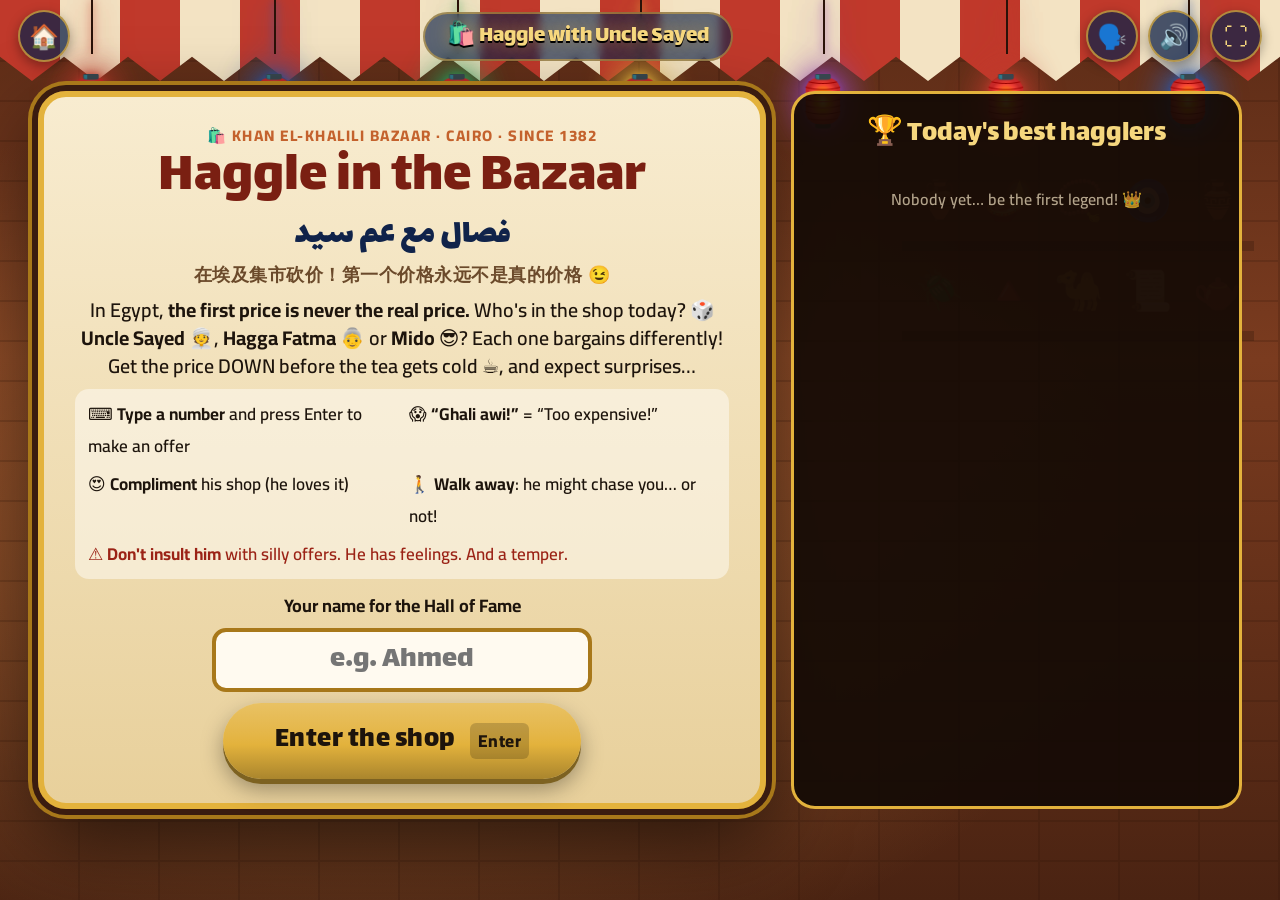
==== commit f7dc8f18: "Longer games, Chinese translations, plain YES/NO buttons - Heart: Chinese under every confession, qu" ====
--- a/haggle.html
+++ b/haggle.html
@@ -6,8 +6,8 @@
 <meta name="theme-color" content="#10234a">
 <meta name="description" content="Egypt booth: 4 funny interactive Egyptian games. Weighing of the Heart, Haggle in the Bazaar, Mummy Wrap Race, Cross a Cairo Street.">
 <title>Haggle with Uncle Sayed · فصال مع عم سيد</title>
-<link rel="stylesheet" href="css/base.css?v=20261118c">
-<link rel="stylesheet" href="css/haggle.css?v=20261118c">
+<link rel="stylesheet" href="css/base.css?v=20261118g">
+<link rel="stylesheet" href="css/haggle.css?v=20261118g">
 <link rel="icon" href="data:image/svg+xml,<svg xmlns='http://www.w3.org/2000/svg' viewBox='0 0 100 100'><text y='.9em' font-size='90'>🔺</text></svg>">
 </head>
 <body>
@@ -28,6 +28,7 @@
       <div class="eyebrow">🛍️ Khan el-Khalili Bazaar · Cairo · since 1382</div>
       <h1>Haggle in the Bazaar</h1>
       <div class="ar big">فصال مع عم سيد</div>
+      <div class="zh" style="color:#6b4a2b;font-size:clamp(14px,2vh,18px)">在埃及集市砍价！第一个价格永远不是真的价格 😉</div>
       <p class="story">In Egypt, <b>the first price is never the real price.</b> Who's in the shop today? 🎲 <b>Uncle Sayed</b> 👳, <b>Hagga Fatma</b> 👵 or <b>Mido</b> 😎? Each one bargains differently! Get the price DOWN before the tea gets cold ☕, and expect surprises…</p>
       <div class="tips">
         <div><b>⌨️ Type a number</b> and press Enter to make an offer</div>
@@ -114,7 +115,7 @@
       <div class="hud">
         <div class="tea" title="Time left">
           <div class="glass"><div class="liquid" id="teaLiquid"></div><div class="mint">🌿</div></div>
-          <div class="tea-txt"><b id="timeLeft">90</b><span>sec of tea</span></div>
+          <div class="tea-txt"><b id="timeLeft">90</b><span>sec of tea · 茶</span></div>
         </div>
         <div class="mood"><div class="mood-face" id="moodFace">😊</div><div class="mood-bar"><i id="patBar"></i></div><span id="patLbl">Sayed's patience</span></div>
       </div>
@@ -141,10 +142,10 @@
       </form>
 
       <div class="tactics">
-        <button class="btn red small" data-t="ghali">😱 Ghali awi! <span class="key">G</span></button>
-        <button class="btn blue small" data-t="compliment">😍 Compliment <span class="key">C</span></button>
-        <button class="btn ghost small" data-t="walk">🚶 Walk away <span class="key">W</span></button>
-        <button class="btn small" data-t="deal">🤝 Deal at his price <span class="key">D</span></button>
+        <button class="btn red small" data-t="ghali">😱 Ghali awi! <span class="zh-sm">太贵了</span> <span class="key">G</span></button>
+        <button class="btn blue small" data-t="compliment">😍 Compliment <span class="zh-sm">夸奖</span> <span class="key">C</span></button>
+        <button class="btn ghost small" data-t="walk">🚶 Walk away <span class="zh-sm">走开</span> <span class="key">W</span></button>
+        <button class="btn small" data-t="deal">🤝 Deal <span class="zh-sm">成交</span> <span class="key">D</span></button>
       </div>
     </div>
   </div>
@@ -163,7 +164,7 @@
   </div>
 </section>
 
-<script src="js/common.js?v=20261118c"></script>
-<script src="js/haggle.js?v=20261118c"></script>
+<script src="js/common.js?v=20261118g"></script>
+<script src="js/haggle.js?v=20261118g"></script>
 </body>
 </html>
--- a/css/base.css
+++ b/css/base.css
@@ -22,6 +22,7 @@
   --green: #2e9e5b;
   --display: "Lalezar", "Impact", "Arial Black", system-ui, sans-serif;
   --body: "Cairo", "Segoe UI", system-ui, sans-serif;
+  --zh: "PingFang SC", "Microsoft YaHei", "Noto Sans SC", "Hiragino Sans GB", sans-serif;
   --hiero: "Hiero", "Segoe UI Historic", "Noto Sans Egyptian Hieroglyphs", serif;
   --radius: 18px;
   --shadow: 0 10px 30px rgba(0,0,0,.35);
@@ -42,6 +43,9 @@
 input, textarea { user-select: text; -webkit-user-select: text; }
 button { font-family: inherit; cursor: pointer; }
 .ar { font-family: var(--display); direction: rtl; }
+.zh { font-family: var(--zh); font-weight: 600; letter-spacing: .5px; }
+.closure-zh { font-family: var(--zh); font-size: clamp(14px, 1.9vh, 18px); color: var(--lapis-2); opacity: .85; margin: -4px 0 6px; }
+.btn .zh-sm { font-family: var(--zh); font-size: .62em; font-weight: 600; opacity: .85; margin-left: .2em; }
 
 /* ---------- buttons ---------- */
 .btn {
